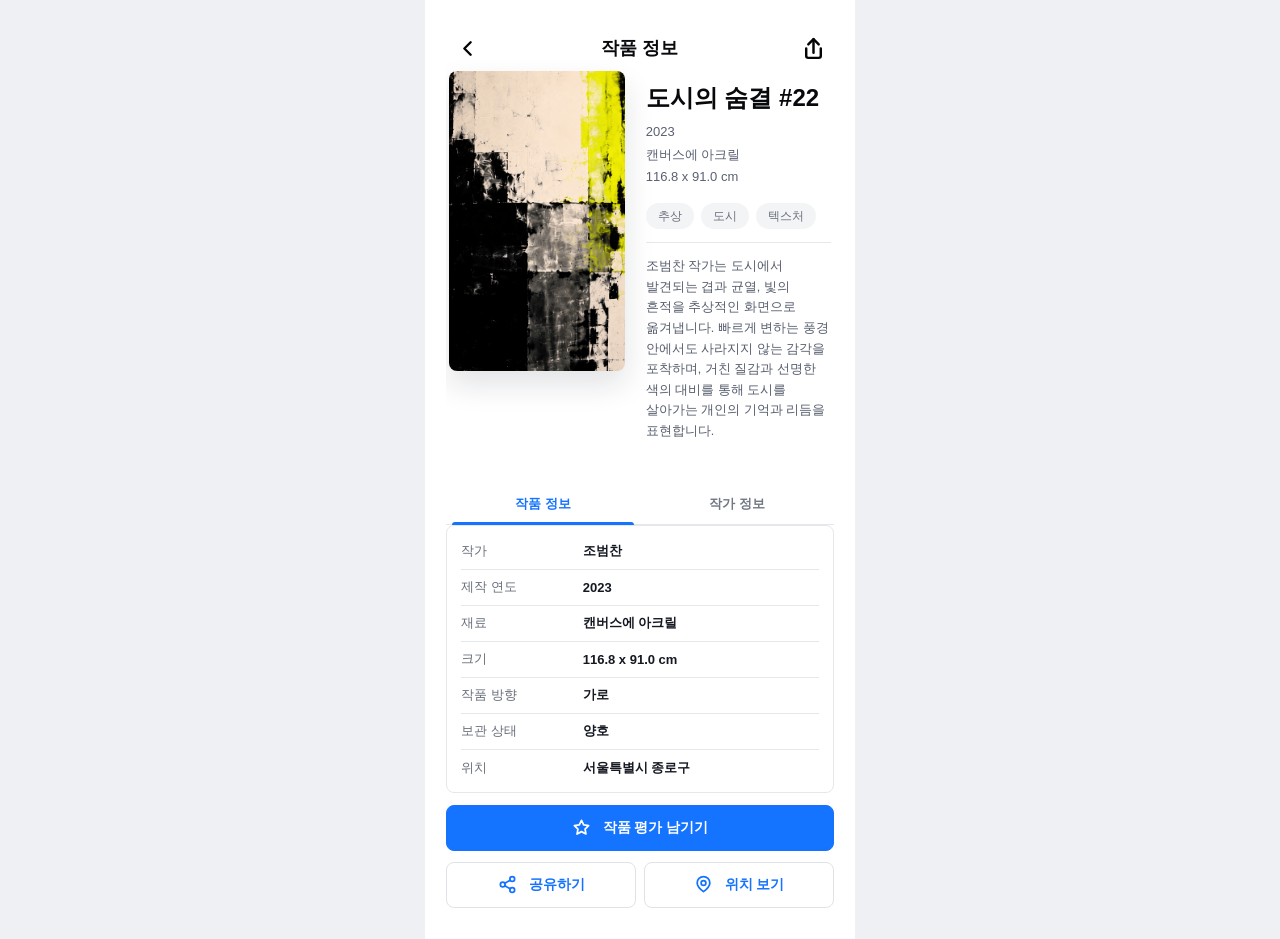
==== main.html @ b5b48bcf "Add CityCanvas artwork page" ====
<!DOCTYPE html>
<html lang="ko">
<head>
  <meta charset="UTF-8">
  <meta name="viewport" content="width=device-width, initial-scale=1.0">
  <title>작품 정보</title>
  <style>
    * {
      box-sizing: border-box;
    }

    :root {
      --blue: #1473ff;
      --text: #08090d;
      --muted: #666b78;
      --line: #e5e7eb;
      --soft: #f3f4f6;
      --shadow: 0 14px 30px rgba(15, 23, 42, 0.12);
    }

    body {
      margin: 0;
      min-height: 100vh;
      color: var(--text);
      background: #eef0f4;
      font-family: -apple-system, BlinkMacSystemFont, "Apple SD Gothic Neo", "Noto Sans KR", "Segoe UI", sans-serif;
    }

    .phone {
      width: min(100%, 430px);
      min-height: 100vh;
      margin: 0 auto;
      background: #fff;
      overflow: hidden;
    }

    .screen {
      min-height: 100vh;
      padding: 18px 21px 31px;
    }

    .top-nav {
      display: grid;
      grid-template-columns: 42px 1fr 42px;
      align-items: center;
      height: 42px;
      margin-top: 0;
    }

    .icon-btn {
      display: grid;
      place-items: center;
      width: 42px;
      height: 42px;
      color: #050505;
      background: transparent;
      border: 0;
      padding: 0;
    }

    .icon {
      width: 25px;
      height: 25px;
      stroke: currentColor;
      stroke-width: 2.35;
      fill: none;
      stroke-linecap: round;
      stroke-linejoin: round;
    }

    .top-title {
      font-size: 18px;
      font-weight: 800;
      text-align: center;
    }

    .icon-hidden {
      display: none;
    }

    .view-stage {
      position: relative;
      overflow: hidden;
      background: #fff;
    }

    .view-stage.is-switching {
      min-height: var(--stage-height);
    }

    .view {
      display: block;
      min-height: 100%;
      background: #fff;
    }

    .view.hidden {
      display: none;
    }

    .view-stage.is-switching .view {
      position: absolute;
      inset: 0;
      width: 100%;
    }

    .view.is-entering {
      z-index: 2;
      animation: stackIn 420ms cubic-bezier(0.16, 1, 0.3, 1) both;
      box-shadow: -20px 0 35px rgba(15, 23, 42, 0.12);
    }

    .view.is-exiting {
      z-index: 1;
      animation: stackOut 420ms cubic-bezier(0.16, 1, 0.3, 1) both;
    }

    @keyframes stackIn {
      from {
        opacity: 1;
        transform: translateX(92%);
      }

      to {
        opacity: 1;
        transform: translateX(0);
      }
    }

    @keyframes stackOut {
      from {
        opacity: 1;
        transform: translateX(0);
      }

      to {
        opacity: 1;
        transform: translateX(-18%);
      }
    }

    @media (prefers-reduced-motion: reduce) {
      .view,
      .view.is-entering,
      .view.is-exiting,
      .message-action {
        animation: none;
      }
    }

    .hero {
      display: grid;
      grid-template-columns: 46% 1fr;
      gap: 21px;
      align-items: start;
      margin-top: 11px;
      padding: 0 3px;
    }

    .artwork {
      width: 100%;
      aspect-ratio: 0.585;
      object-fit: cover;
      border-radius: 8px;
      box-shadow: var(--shadow);
    }

    .title {
      margin: 13px 0 12px;
      font-size: 24px;
      line-height: 1.18;
      font-weight: 800;
      letter-spacing: 0;
      white-space: nowrap;
    }

    .meta {
      display: grid;
      gap: 6px;
      color: #596070;
      font-size: 13px;
      line-height: 1.25;
      font-weight: 500;
    }

    .tags {
      display: flex;
      gap: 7px;
      margin: 18px 0 13px;
    }

    .tag {
      min-width: 42px;
      padding: 7px 12px;
      color: #6a707c;
      background: var(--soft);
      border-radius: 999px;
      font-size: 12px;
      line-height: 1;
      text-align: center;
    }

    .description {
      margin: 0;
      padding-top: 13px;
      border-top: 1px solid var(--line);
      color: #565d6c;
      font-size: 12.5px;
      line-height: 1.65;
      font-weight: 500;
      word-break: keep-all;
    }

    .tabs {
      display: grid;
      grid-template-columns: repeat(2, 1fr);
      margin-top: 43px;
      border-bottom: 1px solid var(--line);
    }

    .tab {
      position: relative;
      height: 39px;
      color: #727783;
      background: transparent;
      border: 0;
      font-size: 13px;
      font-weight: 600;
      text-align: center;
      font-family: inherit;
      cursor: pointer;
    }

    .tab.active {
      color: var(--blue);
      font-weight: 800;
    }

    .tab.active::after {
      content: "";
      position: absolute;
      left: 6px;
      right: 6px;
      bottom: -1px;
      height: 3px;
      border-radius: 3px 3px 0 0;
      background: var(--blue);
    }

    .info-card {
      margin-top: 0;
      padding: 8px 14px 6px;
      border: 1px solid var(--line);
      border-radius: 8px;
    }

    .info-row {
      display: grid;
      grid-template-columns: 34% 1fr;
      align-items: center;
      min-height: 36px;
      padding: 8px 0;
      border-bottom: 1px solid var(--line);
      font-size: 13px;
    }

    .info-row:last-child {
      border-bottom: 0;
    }

    .label {
      color: #686e7b;
      font-weight: 500;
    }

    .value {
      color: #141821;
      font-weight: 600;
    }

    .actions {
      display: grid;
      gap: 11px;
      margin-top: 12px;
    }

    .primary-action,
    .secondary-action {
      display: flex;
      align-items: center;
      justify-content: center;
      gap: 12px;
      width: 100%;
      height: 46px;
      border-radius: 8px;
      font-size: 14px;
      font-weight: 800;
      font-family: inherit;
    }

    .primary-action {
      color: #fff;
      background: var(--blue);
      border: 1px solid var(--blue);
      cursor: pointer;
    }

    .secondary-grid {
      display: grid;
      grid-template-columns: 1fr 1fr;
      gap: 8px;
    }

    .secondary-action {
      color: var(--blue);
      background: #fff;
      border: 1px solid #dfe2e7;
      cursor: pointer;
    }

    .action-icon {
      width: 19px;
      height: 19px;
      stroke: currentColor;
      stroke-width: 2.2;
      fill: none;
      stroke-linecap: round;
      stroke-linejoin: round;
    }

    .review-panel {
      display: none;
      padding: 16px;
      border: 1px solid var(--line);
      border-radius: 8px;
      background: #fff;
    }

    .review-panel.open {
      display: grid;
      gap: 13px;
    }

    .rating {
      display: flex;
      justify-content: center;
      gap: 8px;
    }

    .star-btn {
      width: 34px;
      height: 34px;
      padding: 0;
      color: #c7ccd4;
      background: transparent;
      border: 0;
      font-size: 31px;
      line-height: 1;
      font-family: inherit;
      cursor: pointer;
    }

    .star-btn.active {
      color: var(--blue);
    }

    .review-input {
      width: 100%;
      min-height: 104px;
      resize: vertical;
      padding: 13px;
      color: var(--text);
      border: 1px solid #dfe2e7;
      border-radius: 8px;
      font-size: 14px;
      line-height: 1.5;
      font-family: inherit;
      outline: none;
    }

    .review-input:focus {
      border-color: var(--blue);
      box-shadow: 0 0 0 3px rgba(20, 115, 255, 0.12);
    }

    .review-actions {
      display: grid;
      grid-template-columns: 1fr 1fr;
      gap: 8px;
    }

    .review-submit,
    .review-cancel {
      height: 42px;
      border-radius: 8px;
      font-size: 14px;
      font-weight: 800;
      font-family: inherit;
      cursor: pointer;
    }

    .review-submit {
      color: #fff;
      background: var(--blue);
      border: 1px solid var(--blue);
    }

    .review-cancel {
      color: #6b7280;
      background: #fff;
      border: 1px solid #dfe2e7;
    }

    .artist-profile {
      display: grid;
      gap: 13px;
      padding-top: 24px;
      padding-bottom: 74px;
    }

    .artist-head {
      display: grid;
      justify-items: center;
      text-align: center;
    }

    .profile-photo {
      width: 160px;
      aspect-ratio: 1;
      object-fit: cover;
      object-position: center top;
      border: 1px solid var(--line);
      border-radius: 50%;
      box-shadow: 0 16px 30px rgba(15, 23, 42, 0.14);
    }

    .artist-name {
      margin: 14px 0 2px;
      font-size: 34px;
      line-height: 1.05;
      font-weight: 900;
    }

    .artist-en {
      color: #181b22;
      font-size: 17px;
      font-weight: 500;
    }

    .artist-role {
      margin-top: 10px;
      color: #6b7280;
      font-size: 14px;
      font-weight: 600;
    }

    .artist-meta {
      display: flex;
      align-items: center;
      justify-content: center;
      gap: 14px;
      margin-top: 15px;
      color: #646b78;
      font-size: 13px;
      font-weight: 500;
    }

    .artist-link {
      display: inline-flex;
      align-items: center;
      gap: 7px;
      color: var(--blue);
      text-decoration: none;
    }

    .meta-divider {
      width: 1px;
      height: 18px;
      background: #d6d9df;
    }

    .contact-grid {
      display: grid;
      grid-template-columns: repeat(3, 1fr);
      gap: 7px;
      margin-top: 9px;
    }

    .contact-card,
    .artist-card,
    .stats-card {
      border: 1px solid var(--line);
      border-radius: 8px;
      background: #fff;
      box-shadow: 0 10px 24px rgba(15, 23, 42, 0.07);
    }

    .contact-card {
      display: grid;
      justify-items: center;
      gap: 9px;
      min-height: 69px;
      padding: 13px 5px 11px;
      color: #181b22;
      font-size: 13px;
      font-weight: 600;
      font-family: inherit;
      cursor: pointer;
    }

    .brand-instagram {
      stroke: url(#instagramGradient);
    }

    .artist-card {
      padding: 19px 19px;
    }

    .artist-info {
      display: grid;
      gap: 19px;
      font-size: 14px;
    }

    .artist-info-row {
      display: grid;
      grid-template-columns: 33% 1fr;
      gap: 10px;
      align-items: start;
    }

    .artist-info-label {
      color: #646b78;
      font-weight: 600;
    }

    .artist-info-value {
      color: #101319;
      font-weight: 700;
    }

    .artist-card-title {
      margin: 0 0 15px;
      font-size: 18px;
      font-weight: 900;
    }

    .artist-intro {
      margin: 0;
      color: #596070;
      font-size: 14px;
      line-height: 1.7;
      font-weight: 500;
      word-break: keep-all;
    }

    .more-link {
      display: flex;
      align-items: center;
      justify-content: flex-end;
      gap: 5px;
      margin-top: 13px;
      color: var(--blue);
      font-size: 14px;
      font-weight: 800;
    }

    .stats-card {
      display: grid;
      grid-template-columns: repeat(3, 1fr);
      padding: 13px 0;
      text-align: center;
    }

    .stat {
      border-right: 1px solid var(--line);
    }

    .stat:last-child {
      border-right: 0;
    }

    .stat strong {
      display: block;
      color: var(--blue);
      font-size: 24px;
      line-height: 1;
      font-weight: 900;
    }

    .stat span {
      display: block;
      margin-top: 7px;
      color: #596070;
      font-size: 12px;
      font-weight: 600;
    }

    .message-action {
      display: none;
      position: fixed;
      left: 50%;
      bottom: 16px;
      z-index: 20;
      align-items: center;
      justify-content: center;
      gap: 10px;
      width: min(calc(100% - 42px), 388px);
      height: 45px;
      color: #fff;
      background: var(--blue);
      border: 1px solid var(--blue);
      border-radius: 8px;
      font-size: 14px;
      font-weight: 800;
      font-family: inherit;
      cursor: pointer;
      transform: translateX(-50%);
      box-shadow: 0 12px 28px rgba(20, 115, 255, 0.25);
    }

    .message-action.visible {
      display: flex;
    }

    @media (max-width: 390px) {
      .screen {
        padding-inline: 17px;
      }

      .hero {
        gap: 17px;
      }

      .title {
        font-size: 22px;
      }

      .description {
        font-size: 12px;
      }

      .artist-name {
        font-size: 31px;
      }

      .profile-photo {
        width: 148px;
      }
    }
  </style>
</head>
<body>
  <main class="phone">
    <section class="screen" aria-label="작품 정보 화면">
      <nav class="top-nav" aria-label="상단 메뉴">
        <button class="icon-btn" type="button" aria-label="뒤로 가기" id="backButton">
          <svg class="icon" viewBox="0 0 24 24"><path d="m15 18-6-6 6-6"></path></svg>
        </button>
        <h1 class="top-title" id="pageTitle">작품 정보</h1>
        <button class="icon-btn" type="button" aria-label="공유" id="topAction">
          <svg class="icon share-icon" viewBox="0 0 24 24">
            <path d="M12 16V3"></path>
            <path d="m7 8 5-5 5 5"></path>
            <path d="M5 12v7a2 2 0 0 0 2 2h10a2 2 0 0 0 2-2v-7"></path>
          </svg>
          <svg class="icon more-icon icon-hidden" viewBox="0 0 24 24">
            <circle cx="5" cy="12" r="1.5" fill="currentColor"></circle>
            <circle cx="12" cy="12" r="1.5" fill="currentColor"></circle>
            <circle cx="19" cy="12" r="1.5" fill="currentColor"></circle>
          </svg>
        </button>
      </nav>

      <div class="view-stage" id="viewStage">
      <div class="view" id="artworkView">
        <section class="hero">
          <img class="artwork" src="그림.PNG" alt="도시의 숨결 #22 작품 이미지">

          <div class="summary">
            <h2 class="title">도시의 숨결 #22</h2>
            <div class="meta">
              <span>2023</span>
              <span>캔버스에 아크릴</span>
              <span>116.8 x 91.0 cm</span>
            </div>
            <div class="tags" aria-label="작품 태그">
              <span class="tag">추상</span>
              <span class="tag">도시</span>
              <span class="tag">텍스처</span>
            </div>
            <p class="description">
              조범찬 작가는 도시에서 발견되는 겹과 균열, 빛의 흔적을 추상적인 화면으로 옮겨냅니다.
              빠르게 변하는 풍경 안에서도 사라지지 않는 감각을 포착하며, 거친 질감과 선명한 색의 대비를
              통해 도시를 살아가는 개인의 기억과 리듬을 표현합니다.
            </p>
          </div>
        </section>

        <div class="tabs" role="tablist" aria-label="작품 상세 메뉴">
          <button class="tab active" type="button" role="tab" aria-selected="true" data-view="artwork">작품 정보</button>
          <button class="tab" type="button" role="tab" aria-selected="false" data-view="artist">작가 정보</button>
        </div>

        <section class="info-card" aria-label="작품 세부 정보">
          <div class="info-row">
            <div class="label">작가</div>
            <div class="value">조범찬</div>
          </div>
          <div class="info-row">
            <div class="label">제작 연도</div>
            <div class="value">2023</div>
          </div>
          <div class="info-row">
            <div class="label">재료</div>
            <div class="value">캔버스에 아크릴</div>
          </div>
          <div class="info-row">
            <div class="label">크기</div>
            <div class="value">116.8 x 91.0 cm</div>
          </div>
          <div class="info-row">
            <div class="label">작품 방향</div>
            <div class="value">가로</div>
          </div>
          <div class="info-row">
            <div class="label">보관 상태</div>
            <div class="value">양호</div>
          </div>
          <div class="info-row">
            <div class="label">위치</div>
            <div class="value">서울특별시 종로구</div>
          </div>
        </section>

        <section class="actions" aria-label="작품 작업">
          <button class="primary-action" type="button" id="reviewToggle" aria-expanded="false" aria-controls="reviewPanel">
            <svg class="action-icon" viewBox="0 0 24 24">
              <path d="m12 3 2.8 5.7 6.2.9-4.5 4.4 1.1 6.2L12 17.2l-5.6 3 1.1-6.2L3 9.6l6.2-.9L12 3Z"></path>
            </svg>
            작품 평가 남기기
          </button>

          <div class="review-panel" id="reviewPanel">
            <div class="rating" role="radiogroup" aria-label="별점 선택">
              <button class="star-btn" type="button" role="radio" aria-checked="false" aria-label="1점" data-rating="1">★</button>
              <button class="star-btn" type="button" role="radio" aria-checked="false" aria-label="2점" data-rating="2">★</button>
              <button class="star-btn" type="button" role="radio" aria-checked="false" aria-label="3점" data-rating="3">★</button>
              <button class="star-btn" type="button" role="radio" aria-checked="false" aria-label="4점" data-rating="4">★</button>
              <button class="star-btn" type="button" role="radio" aria-checked="false" aria-label="5점" data-rating="5">★</button>
            </div>
            <textarea class="review-input" placeholder="작품을 보며 느낀 점을 남겨보세요." aria-label="작품 평가 입력"></textarea>
            <div class="review-actions">
              <button class="review-cancel" type="button" id="reviewCancel">취소</button>
              <button class="review-submit" type="button" id="reviewSubmit">평가 제출</button>
            </div>
          </div>

          <div class="secondary-grid">
            <button class="secondary-action" type="button">
              <svg class="action-icon" viewBox="0 0 24 24">
                <circle cx="18" cy="5" r="3"></circle>
                <circle cx="6" cy="12" r="3"></circle>
                <circle cx="18" cy="19" r="3"></circle>
                <path d="m8.6 10.5 6.8-4"></path>
                <path d="m8.6 13.5 6.8 4"></path>
              </svg>
              공유하기
            </button>
            <button class="secondary-action" type="button">
              <svg class="action-icon" viewBox="0 0 24 24">
                <path d="M20 10c0 5-8 11-8 11S4 15 4 10a8 8 0 1 1 16 0Z"></path>
                <circle cx="12" cy="10" r="3"></circle>
              </svg>
              위치 보기
            </button>
          </div>
        </section>
      </div>

      <div class="view hidden" id="artistView">
        <section class="artist-profile" aria-label="작가 정보">
          <div class="artist-head">
            <img class="profile-photo" src="조범찬프로필.JPG" alt="조범찬 작가 프로필 사진">
            <h2 class="artist-name">조범찬</h2>
            <div class="artist-en">Jo Bum-chan</div>
            <div class="artist-role">시각 예술가</div>
            <div class="artist-meta">
              <span>
                <svg class="action-icon" viewBox="0 0 24 24" style="width: 15px; height: 15px; vertical-align: -3px;">
                  <path d="M20 10c0 5-8 11-8 11S4 15 4 10a8 8 0 1 1 16 0Z"></path>
                  <circle cx="12" cy="10" r="3"></circle>
                </svg>
                Seoul, Korea
              </span>
              <span class="meta-divider" aria-hidden="true"></span>
              <a class="artist-link" href="#" aria-label="작가 웹사이트">
                <svg class="action-icon" viewBox="0 0 24 24" style="width: 16px; height: 16px;">
                  <path d="M10 13a5 5 0 0 0 7.1 0l2-2a5 5 0 0 0-7.1-7.1l-1.1 1.1"></path>
                  <path d="M14 11a5 5 0 0 0-7.1 0l-2 2A5 5 0 0 0 12 20.1l1.1-1.1"></path>
                </svg>
                jobumchan.art
              </a>
            </div>
          </div>

          <div class="contact-grid" aria-label="작가 연락 링크">
            <button class="contact-card" type="button">
              <svg class="action-icon" viewBox="0 0 24 24">
                <rect x="3" y="5" width="18" height="14" rx="2"></rect>
                <path d="m3 7 9 6 9-6"></path>
              </svg>
              이메일
            </button>
            <button class="contact-card" type="button">
              <svg width="0" height="0" aria-hidden="true">
                <defs>
                  <linearGradient id="instagramGradient" x1="0" x2="1" y1="1" y2="0">
                    <stop offset="0" stop-color="#feda75"></stop>
                    <stop offset="0.35" stop-color="#fa7e1e"></stop>
                    <stop offset="0.65" stop-color="#d62976"></stop>
                    <stop offset="1" stop-color="#4f5bd5"></stop>
                  </linearGradient>
                </defs>
              </svg>
              <svg class="action-icon brand-instagram" viewBox="0 0 24 24">
                <rect x="3" y="3" width="18" height="18" rx="5"></rect>
                <circle cx="12" cy="12" r="4"></circle>
                <circle cx="17.5" cy="6.5" r="1"></circle>
              </svg>
              인스타그램
            </button>
            <button class="contact-card" type="button">
              <svg class="action-icon" viewBox="0 0 24 24">
                <path d="M10 13a5 5 0 0 0 7.1 0l2-2a5 5 0 0 0-7.1-7.1l-1.1 1.1"></path>
                <path d="M14 11a5 5 0 0 0-7.1 0l-2 2A5 5 0 0 0 12 20.1l1.1-1.1"></path>
              </svg>
              웹사이트
            </button>
          </div>

          <section class="artist-card" aria-label="작가 상세 정보">
            <div class="artist-info">
              <div class="artist-info-row">
                <div class="artist-info-label">활동 분야</div>
                <div class="artist-info-value">미디어, 예술</div>
              </div>
              <div class="artist-info-row">
                <div class="artist-info-label">출생</div>
                <div class="artist-info-value">2010년</div>
              </div>
              <div class="artist-info-row">
                <div class="artist-info-label">학교</div>
                <div class="artist-info-value">시흥능곡고등학교 재학중</div>
              </div>
              <div class="artist-info-row">
                <div class="artist-info-label">활동 기간</div>
                <div class="artist-info-value">2023 - 현재</div>
              </div>
            </div>
          </section>

          <section class="artist-card" aria-label="작가 소개">
            <h3 class="artist-card-title">작가 소개</h3>
            <p class="artist-intro">
              조범찬 작가는 디지털 매체와 시각 예술을 결합하여 새로운 방식의 시도를 이어가고 있습니다.
              기술과 감정의 연결을 탐구하며, 일상의 순간을 시각적으로 재해석하는 작업을 주로 합니다.
            </p>
            <div class="more-link">
              더보기
              <svg class="action-icon" viewBox="0 0 24 24" style="width: 15px; height: 15px;">
                <path d="m6 9 6 6 6-6"></path>
              </svg>
            </div>
          </section>

          <section class="stats-card" aria-label="작가 통계">
            <div class="stat"><strong>32</strong><span>작품</span></div>
            <div class="stat"><strong>5</strong><span>전시</span></div>
            <div class="stat"><strong>892</strong><span>팔로워</span></div>
          </section>

        </section>
      </div>
      </div>
    </section>
    <button class="message-action" type="button" id="artistMessageButton">
      <svg class="action-icon" viewBox="0 0 24 24">
        <path d="M21 11.5a8.4 8.4 0 0 1-9 8.4 8.8 8.8 0 0 1-3.5-.7L3 21l1.8-5.2A8.3 8.3 0 0 1 3 10.5 8.4 8.4 0 0 1 12 2a8.4 8.4 0 0 1 9 9.5Z"></path>
        <path d="M8 11h.01"></path>
        <path d="M12 11h.01"></path>
        <path d="M16 11h.01"></path>
      </svg>
      작가에게 메시지 보내기
    </button>
  </main>

  <script>
    const reviewToggle = document.querySelector("#reviewToggle");
    const reviewPanel = document.querySelector("#reviewPanel");
    const reviewInput = document.querySelector(".review-input");
    const reviewCancel = document.querySelector("#reviewCancel");
    const reviewSubmit = document.querySelector("#reviewSubmit");
    const stars = [...document.querySelectorAll(".star-btn")];
    const viewStage = document.querySelector("#viewStage");
    const artworkView = document.querySelector("#artworkView");
    const artistView = document.querySelector("#artistView");
    const pageTitle = document.querySelector("#pageTitle");
    const shareIcon = document.querySelector(".share-icon");
    const moreIcon = document.querySelector(".more-icon");
    const topAction = document.querySelector("#topAction");
    const backButton = document.querySelector("#backButton");
    const artistMessageButton = document.querySelector("#artistMessageButton");
    const tabs = [...document.querySelectorAll(".tab")];
    let activeView = "artwork";
    let isSwitchingView = false;

    function updateTabs(viewName) {
      tabs.forEach((tab) => {
        const isActive = tab.dataset.view === viewName;
        tab.classList.toggle("active", isActive);
        tab.setAttribute("aria-selected", String(isActive));
      });
    }

    function updateHeader(viewName) {
      const isArtist = viewName === "artist";
      pageTitle.textContent = isArtist ? "작가 정보" : "작품 정보";
      topAction.setAttribute("aria-label", isArtist ? "더보기" : "공유");
      shareIcon.classList.toggle("icon-hidden", isArtist);
      moreIcon.classList.toggle("icon-hidden", !isArtist);
      artistMessageButton.classList.toggle("visible", isArtist);
    }

    function getViewElement(viewName) {
      return viewName === "artist" ? artistView : artworkView;
    }

    function switchView(viewName) {
      if (activeView === viewName || isSwitchingView) {
        return;
      }

      isSwitchingView = true;
      closeReviewPanel();
      updateTabs(viewName);
      updateHeader(viewName);

      const currentView = getViewElement(activeView);
      const nextView = getViewElement(viewName);
      viewStage.style.setProperty("--stage-height", `${currentView.offsetHeight}px`);
      viewStage.classList.add("is-switching");
      nextView.classList.remove("hidden");
      nextView.classList.add("is-entering");
      currentView.classList.add("is-exiting");

      window.setTimeout(() => {
        currentView.classList.add("hidden");
        currentView.classList.remove("is-exiting");
        nextView.classList.remove("is-entering");
        viewStage.classList.remove("is-switching");
        viewStage.style.removeProperty("--stage-height");
        activeView = viewName;
        isSwitchingView = false;

        if (viewName === "artist") {
          window.scrollTo({ top: 0, behavior: "smooth" });
        }
      }, 420);
    }

    function closeReviewPanel() {
      reviewPanel.classList.remove("open");
      reviewToggle.setAttribute("aria-expanded", "false");
    }

    function resetReview() {
      reviewInput.value = "";
      stars.forEach((item) => {
        item.classList.remove("active");
        item.setAttribute("aria-checked", "false");
      });
    }

    reviewToggle.addEventListener("click", () => {
      const isOpen = reviewPanel.classList.toggle("open");
      reviewToggle.setAttribute("aria-expanded", String(isOpen));
    });

    stars.forEach((star) => {
      star.addEventListener("click", () => {
        const rating = Number(star.dataset.rating);

        stars.forEach((item) => {
          const isActive = Number(item.dataset.rating) <= rating;
          item.classList.toggle("active", isActive);
          item.setAttribute("aria-checked", String(isActive && item === star));
        });
      });
    });

    reviewCancel.addEventListener("click", () => {
      resetReview();
      closeReviewPanel();
    });

    reviewSubmit.addEventListener("click", () => {
      alert("평가 제출 완료");
      resetReview();
      closeReviewPanel();
    });

    tabs.forEach((tab) => {
      tab.addEventListener("click", () => {
        switchView(tab.dataset.view);
      });
    });

    backButton.addEventListener("click", () => {
      if (activeView === "artist") {
        switchView("artwork");
      }
    });
  </script>
</body>
</html>
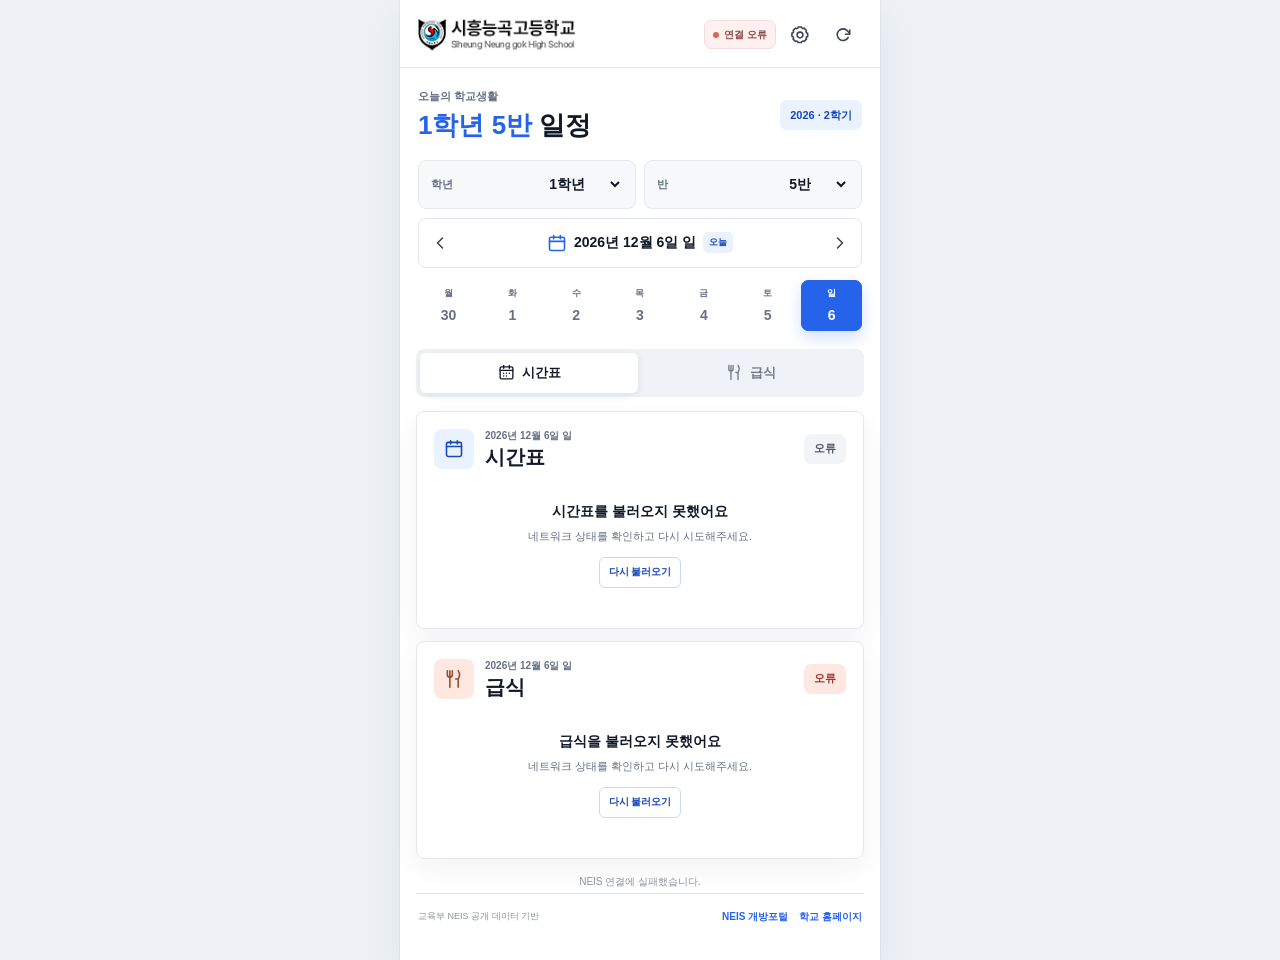
==== commit 41bd5ccc: "Replace artwork page with school schedule app" ====
--- a/main.html
+++ b/main.html
@@ -1,1026 +1,13 @@
-<!DOCTYPE html>
+<!doctype html>
 <html lang="ko">
 <head>
-  <meta charset="UTF-8">
-  <meta name="viewport" content="width=device-width, initial-scale=1.0">
-  <title>작품 정보</title>
-  <style>
-    * {
-      box-sizing: border-box;
-    }
-
-    :root {
-      --blue: #1473ff;
-      --text: #08090d;
-      --muted: #666b78;
-      --line: #e5e7eb;
-      --soft: #f3f4f6;
-      --shadow: 0 14px 30px rgba(15, 23, 42, 0.12);
-    }
-
-    body {
-      margin: 0;
-      min-height: 100vh;
-      color: var(--text);
-      background: #eef0f4;
-      font-family: -apple-system, BlinkMacSystemFont, "Apple SD Gothic Neo", "Noto Sans KR", "Segoe UI", sans-serif;
-    }
-
-    .phone {
-      width: min(100%, 430px);
-      min-height: 100vh;
-      margin: 0 auto;
-      background: #fff;
-      overflow: hidden;
-    }
-
-    .screen {
-      min-height: 100vh;
-      padding: 18px 21px 31px;
-    }
-
-    .top-nav {
-      display: grid;
-      grid-template-columns: 42px 1fr 42px;
-      align-items: center;
-      height: 42px;
-      margin-top: 0;
-    }
-
-    .icon-btn {
-      display: grid;
-      place-items: center;
-      width: 42px;
-      height: 42px;
-      color: #050505;
-      background: transparent;
-      border: 0;
-      padding: 0;
-    }
-
-    .icon {
-      width: 25px;
-      height: 25px;
-      stroke: currentColor;
-      stroke-width: 2.35;
-      fill: none;
-      stroke-linecap: round;
-      stroke-linejoin: round;
-    }
-
-    .top-title {
-      font-size: 18px;
-      font-weight: 800;
-      text-align: center;
-    }
-
-    .icon-hidden {
-      display: none;
-    }
-
-    .view-stage {
-      position: relative;
-      overflow: hidden;
-      background: #fff;
-    }
-
-    .view-stage.is-switching {
-      min-height: var(--stage-height);
-    }
-
-    .view {
-      display: block;
-      min-height: 100%;
-      background: #fff;
-    }
-
-    .view.hidden {
-      display: none;
-    }
-
-    .view-stage.is-switching .view {
-      position: absolute;
-      inset: 0;
-      width: 100%;
-    }
-
-    .view.is-entering {
-      z-index: 2;
-      animation: stackIn 420ms cubic-bezier(0.16, 1, 0.3, 1) both;
-      box-shadow: -20px 0 35px rgba(15, 23, 42, 0.12);
-    }
-
-    .view.is-exiting {
-      z-index: 1;
-      animation: stackOut 420ms cubic-bezier(0.16, 1, 0.3, 1) both;
-    }
-
-    @keyframes stackIn {
-      from {
-        opacity: 1;
-        transform: translateX(92%);
-      }
-
-      to {
-        opacity: 1;
-        transform: translateX(0);
-      }
-    }
-
-    @keyframes stackOut {
-      from {
-        opacity: 1;
-        transform: translateX(0);
-      }
-
-      to {
-        opacity: 1;
-        transform: translateX(-18%);
-      }
-    }
-
-    @media (prefers-reduced-motion: reduce) {
-      .view,
-      .view.is-entering,
-      .view.is-exiting,
-      .message-action {
-        animation: none;
-      }
-    }
-
-    .hero {
-      display: grid;
-      grid-template-columns: 46% 1fr;
-      gap: 21px;
-      align-items: start;
-      margin-top: 11px;
-      padding: 0 3px;
-    }
-
-    .artwork {
-      width: 100%;
-      aspect-ratio: 0.585;
-      object-fit: cover;
-      border-radius: 8px;
-      box-shadow: var(--shadow);
-    }
-
-    .title {
-      margin: 13px 0 12px;
-      font-size: 24px;
-      line-height: 1.18;
-      font-weight: 800;
-      letter-spacing: 0;
-      white-space: nowrap;
-    }
-
-    .meta {
-      display: grid;
-      gap: 6px;
-      color: #596070;
-      font-size: 13px;
-      line-height: 1.25;
-      font-weight: 500;
-    }
-
-    .tags {
-      display: flex;
-      gap: 7px;
-      margin: 18px 0 13px;
-    }
-
-    .tag {
-      min-width: 42px;
-      padding: 7px 12px;
-      color: #6a707c;
-      background: var(--soft);
-      border-radius: 999px;
-      font-size: 12px;
-      line-height: 1;
-      text-align: center;
-    }
-
-    .description {
-      margin: 0;
-      padding-top: 13px;
-      border-top: 1px solid var(--line);
-      color: #565d6c;
-      font-size: 12.5px;
-      line-height: 1.65;
-      font-weight: 500;
-      word-break: keep-all;
-    }
-
-    .tabs {
-      display: grid;
-      grid-template-columns: repeat(2, 1fr);
-      margin-top: 43px;
-      border-bottom: 1px solid var(--line);
-    }
-
-    .tab {
-      position: relative;
-      height: 39px;
-      color: #727783;
-      background: transparent;
-      border: 0;
-      font-size: 13px;
-      font-weight: 600;
-      text-align: center;
-      font-family: inherit;
-      cursor: pointer;
-    }
-
-    .tab.active {
-      color: var(--blue);
-      font-weight: 800;
-    }
-
-    .tab.active::after {
-      content: "";
-      position: absolute;
-      left: 6px;
-      right: 6px;
-      bottom: -1px;
-      height: 3px;
-      border-radius: 3px 3px 0 0;
-      background: var(--blue);
-    }
-
-    .info-card {
-      margin-top: 0;
-      padding: 8px 14px 6px;
-      border: 1px solid var(--line);
-      border-radius: 8px;
-    }
-
-    .info-row {
-      display: grid;
-      grid-template-columns: 34% 1fr;
-      align-items: center;
-      min-height: 36px;
-      padding: 8px 0;
-      border-bottom: 1px solid var(--line);
-      font-size: 13px;
-    }
-
-    .info-row:last-child {
-      border-bottom: 0;
-    }
-
-    .label {
-      color: #686e7b;
-      font-weight: 500;
-    }
-
-    .value {
-      color: #141821;
-      font-weight: 600;
-    }
-
-    .actions {
-      display: grid;
-      gap: 11px;
-      margin-top: 12px;
-    }
-
-    .primary-action,
-    .secondary-action {
-      display: flex;
-      align-items: center;
-      justify-content: center;
-      gap: 12px;
-      width: 100%;
-      height: 46px;
-      border-radius: 8px;
-      font-size: 14px;
-      font-weight: 800;
-      font-family: inherit;
-    }
-
-    .primary-action {
-      color: #fff;
-      background: var(--blue);
-      border: 1px solid var(--blue);
-      cursor: pointer;
-    }
-
-    .secondary-grid {
-      display: grid;
-      grid-template-columns: 1fr 1fr;
-      gap: 8px;
-    }
-
-    .secondary-action {
-      color: var(--blue);
-      background: #fff;
-      border: 1px solid #dfe2e7;
-      cursor: pointer;
-    }
-
-    .action-icon {
-      width: 19px;
-      height: 19px;
-      stroke: currentColor;
-      stroke-width: 2.2;
-      fill: none;
-      stroke-linecap: round;
-      stroke-linejoin: round;
-    }
-
-    .review-panel {
-      display: none;
-      padding: 16px;
-      border: 1px solid var(--line);
-      border-radius: 8px;
-      background: #fff;
-    }
-
-    .review-panel.open {
-      display: grid;
-      gap: 13px;
-    }
-
-    .rating {
-      display: flex;
-      justify-content: center;
-      gap: 8px;
-    }
-
-    .star-btn {
-      width: 34px;
-      height: 34px;
-      padding: 0;
-      color: #c7ccd4;
-      background: transparent;
-      border: 0;
-      font-size: 31px;
-      line-height: 1;
-      font-family: inherit;
-      cursor: pointer;
-    }
-
-    .star-btn.active {
-      color: var(--blue);
-    }
-
-    .review-input {
-      width: 100%;
-      min-height: 104px;
-      resize: vertical;
-      padding: 13px;
-      color: var(--text);
-      border: 1px solid #dfe2e7;
-      border-radius: 8px;
-      font-size: 14px;
-      line-height: 1.5;
-      font-family: inherit;
-      outline: none;
-    }
-
-    .review-input:focus {
-      border-color: var(--blue);
-      box-shadow: 0 0 0 3px rgba(20, 115, 255, 0.12);
-    }
-
-    .review-actions {
-      display: grid;
-      grid-template-columns: 1fr 1fr;
-      gap: 8px;
-    }
-
-    .review-submit,
-    .review-cancel {
-      height: 42px;
-      border-radius: 8px;
-      font-size: 14px;
-      font-weight: 800;
-      font-family: inherit;
-      cursor: pointer;
-    }
-
-    .review-submit {
-      color: #fff;
-      background: var(--blue);
-      border: 1px solid var(--blue);
-    }
-
-    .review-cancel {
-      color: #6b7280;
-      background: #fff;
-      border: 1px solid #dfe2e7;
-    }
-
-    .artist-profile {
-      display: grid;
-      gap: 13px;
-      padding-top: 24px;
-      padding-bottom: 74px;
-    }
-
-    .artist-head {
-      display: grid;
-      justify-items: center;
-      text-align: center;
-    }
-
-    .profile-photo {
-      width: 160px;
-      aspect-ratio: 1;
-      object-fit: cover;
-      object-position: center top;
-      border: 1px solid var(--line);
-      border-radius: 50%;
-      box-shadow: 0 16px 30px rgba(15, 23, 42, 0.14);
-    }
-
-    .artist-name {
-      margin: 14px 0 2px;
-      font-size: 34px;
-      line-height: 1.05;
-      font-weight: 900;
-    }
-
-    .artist-en {
-      color: #181b22;
-      font-size: 17px;
-      font-weight: 500;
-    }
-
-    .artist-role {
-      margin-top: 10px;
-      color: #6b7280;
-      font-size: 14px;
-      font-weight: 600;
-    }
-
-    .artist-meta {
-      display: flex;
-      align-items: center;
-      justify-content: center;
-      gap: 14px;
-      margin-top: 15px;
-      color: #646b78;
-      font-size: 13px;
-      font-weight: 500;
-    }
-
-    .artist-link {
-      display: inline-flex;
-      align-items: center;
-      gap: 7px;
-      color: var(--blue);
-      text-decoration: none;
-    }
-
-    .meta-divider {
-      width: 1px;
-      height: 18px;
-      background: #d6d9df;
-    }
-
-    .contact-grid {
-      display: grid;
-      grid-template-columns: repeat(3, 1fr);
-      gap: 7px;
-      margin-top: 9px;
-    }
-
-    .contact-card,
-    .artist-card,
-    .stats-card {
-      border: 1px solid var(--line);
-      border-radius: 8px;
-      background: #fff;
-      box-shadow: 0 10px 24px rgba(15, 23, 42, 0.07);
-    }
-
-    .contact-card {
-      display: grid;
-      justify-items: center;
-      gap: 9px;
-      min-height: 69px;
-      padding: 13px 5px 11px;
-      color: #181b22;
-      font-size: 13px;
-      font-weight: 600;
-      font-family: inherit;
-      cursor: pointer;
-    }
-
-    .brand-instagram {
-      stroke: url(#instagramGradient);
-    }
-
-    .artist-card {
-      padding: 19px 19px;
-    }
-
-    .artist-info {
-      display: grid;
-      gap: 19px;
-      font-size: 14px;
-    }
-
-    .artist-info-row {
-      display: grid;
-      grid-template-columns: 33% 1fr;
-      gap: 10px;
-      align-items: start;
-    }
-
-    .artist-info-label {
-      color: #646b78;
-      font-weight: 600;
-    }
-
-    .artist-info-value {
-      color: #101319;
-      font-weight: 700;
-    }
-
-    .artist-card-title {
-      margin: 0 0 15px;
-      font-size: 18px;
-      font-weight: 900;
-    }
-
-    .artist-intro {
-      margin: 0;
-      color: #596070;
-      font-size: 14px;
-      line-height: 1.7;
-      font-weight: 500;
-      word-break: keep-all;
-    }
-
-    .more-link {
-      display: flex;
-      align-items: center;
-      justify-content: flex-end;
-      gap: 5px;
-      margin-top: 13px;
-      color: var(--blue);
-      font-size: 14px;
-      font-weight: 800;
-    }
-
-    .stats-card {
-      display: grid;
-      grid-template-columns: repeat(3, 1fr);
-      padding: 13px 0;
-      text-align: center;
-    }
-
-    .stat {
-      border-right: 1px solid var(--line);
-    }
-
-    .stat:last-child {
-      border-right: 0;
-    }
-
-    .stat strong {
-      display: block;
-      color: var(--blue);
-      font-size: 24px;
-      line-height: 1;
-      font-weight: 900;
-    }
-
-    .stat span {
-      display: block;
-      margin-top: 7px;
-      color: #596070;
-      font-size: 12px;
-      font-weight: 600;
-    }
-
-    .message-action {
-      display: none;
-      position: fixed;
-      left: 50%;
-      bottom: 16px;
-      z-index: 20;
-      align-items: center;
-      justify-content: center;
-      gap: 10px;
-      width: min(calc(100% - 42px), 388px);
-      height: 45px;
-      color: #fff;
-      background: var(--blue);
-      border: 1px solid var(--blue);
-      border-radius: 8px;
-      font-size: 14px;
-      font-weight: 800;
-      font-family: inherit;
-      cursor: pointer;
-      transform: translateX(-50%);
-      box-shadow: 0 12px 28px rgba(20, 115, 255, 0.25);
-    }
-
-    .message-action.visible {
-      display: flex;
-    }
-
-    @media (max-width: 390px) {
-      .screen {
-        padding-inline: 17px;
-      }
-
-      .hero {
-        gap: 17px;
-      }
-
-      .title {
-        font-size: 22px;
-      }
-
-      .description {
-        font-size: 12px;
-      }
-
-      .artist-name {
-        font-size: 31px;
-      }
-
-      .profile-photo {
-        width: 148px;
-      }
-    }
-  </style>
+  <meta charset="utf-8">
+  <meta name="viewport" content="width=device-width, initial-scale=1">
+  <meta http-equiv="refresh" content="0; url=./index.html">
+  <title>능곡생활로 이동 중</title>
 </head>
 <body>
-  <main class="phone">
-    <section class="screen" aria-label="작품 정보 화면">
-      <nav class="top-nav" aria-label="상단 메뉴">
-        <button class="icon-btn" type="button" aria-label="뒤로 가기" id="backButton">
-          <svg class="icon" viewBox="0 0 24 24"><path d="m15 18-6-6 6-6"></path></svg>
-        </button>
-        <h1 class="top-title" id="pageTitle">작품 정보</h1>
-        <button class="icon-btn" type="button" aria-label="공유" id="topAction">
-          <svg class="icon share-icon" viewBox="0 0 24 24">
-            <path d="M12 16V3"></path>
-            <path d="m7 8 5-5 5 5"></path>
-            <path d="M5 12v7a2 2 0 0 0 2 2h10a2 2 0 0 0 2-2v-7"></path>
-          </svg>
-          <svg class="icon more-icon icon-hidden" viewBox="0 0 24 24">
-            <circle cx="5" cy="12" r="1.5" fill="currentColor"></circle>
-            <circle cx="12" cy="12" r="1.5" fill="currentColor"></circle>
-            <circle cx="19" cy="12" r="1.5" fill="currentColor"></circle>
-          </svg>
-        </button>
-      </nav>
-
-      <div class="view-stage" id="viewStage">
-      <div class="view" id="artworkView">
-        <section class="hero">
-          <img class="artwork" src="그림.PNG" alt="도시의 숨결 #22 작품 이미지">
-
-          <div class="summary">
-            <h2 class="title">도시의 숨결 #22</h2>
-            <div class="meta">
-              <span>2023</span>
-              <span>캔버스에 아크릴</span>
-              <span>116.8 x 91.0 cm</span>
-            </div>
-            <div class="tags" aria-label="작품 태그">
-              <span class="tag">추상</span>
-              <span class="tag">도시</span>
-              <span class="tag">텍스처</span>
-            </div>
-            <p class="description">
-              조범찬 작가는 도시에서 발견되는 겹과 균열, 빛의 흔적을 추상적인 화면으로 옮겨냅니다.
-              빠르게 변하는 풍경 안에서도 사라지지 않는 감각을 포착하며, 거친 질감과 선명한 색의 대비를
-              통해 도시를 살아가는 개인의 기억과 리듬을 표현합니다.
-            </p>
-          </div>
-        </section>
-
-        <div class="tabs" role="tablist" aria-label="작품 상세 메뉴">
-          <button class="tab active" type="button" role="tab" aria-selected="true" data-view="artwork">작품 정보</button>
-          <button class="tab" type="button" role="tab" aria-selected="false" data-view="artist">작가 정보</button>
-        </div>
-
-        <section class="info-card" aria-label="작품 세부 정보">
-          <div class="info-row">
-            <div class="label">작가</div>
-            <div class="value">조범찬</div>
-          </div>
-          <div class="info-row">
-            <div class="label">제작 연도</div>
-            <div class="value">2023</div>
-          </div>
-          <div class="info-row">
-            <div class="label">재료</div>
-            <div class="value">캔버스에 아크릴</div>
-          </div>
-          <div class="info-row">
-            <div class="label">크기</div>
-            <div class="value">116.8 x 91.0 cm</div>
-          </div>
-          <div class="info-row">
-            <div class="label">작품 방향</div>
-            <div class="value">가로</div>
-          </div>
-          <div class="info-row">
-            <div class="label">보관 상태</div>
-            <div class="value">양호</div>
-          </div>
-          <div class="info-row">
-            <div class="label">위치</div>
-            <div class="value">서울특별시 종로구</div>
-          </div>
-        </section>
-
-        <section class="actions" aria-label="작품 작업">
-          <button class="primary-action" type="button" id="reviewToggle" aria-expanded="false" aria-controls="reviewPanel">
-            <svg class="action-icon" viewBox="0 0 24 24">
-              <path d="m12 3 2.8 5.7 6.2.9-4.5 4.4 1.1 6.2L12 17.2l-5.6 3 1.1-6.2L3 9.6l6.2-.9L12 3Z"></path>
-            </svg>
-            작품 평가 남기기
-          </button>
-
-          <div class="review-panel" id="reviewPanel">
-            <div class="rating" role="radiogroup" aria-label="별점 선택">
-              <button class="star-btn" type="button" role="radio" aria-checked="false" aria-label="1점" data-rating="1">★</button>
-              <button class="star-btn" type="button" role="radio" aria-checked="false" aria-label="2점" data-rating="2">★</button>
-              <button class="star-btn" type="button" role="radio" aria-checked="false" aria-label="3점" data-rating="3">★</button>
-              <button class="star-btn" type="button" role="radio" aria-checked="false" aria-label="4점" data-rating="4">★</button>
-              <button class="star-btn" type="button" role="radio" aria-checked="false" aria-label="5점" data-rating="5">★</button>
-            </div>
-            <textarea class="review-input" placeholder="작품을 보며 느낀 점을 남겨보세요." aria-label="작품 평가 입력"></textarea>
-            <div class="review-actions">
-              <button class="review-cancel" type="button" id="reviewCancel">취소</button>
-              <button class="review-submit" type="button" id="reviewSubmit">평가 제출</button>
-            </div>
-          </div>
-
-          <div class="secondary-grid">
-            <button class="secondary-action" type="button">
-              <svg class="action-icon" viewBox="0 0 24 24">
-                <circle cx="18" cy="5" r="3"></circle>
-                <circle cx="6" cy="12" r="3"></circle>
-                <circle cx="18" cy="19" r="3"></circle>
-                <path d="m8.6 10.5 6.8-4"></path>
-                <path d="m8.6 13.5 6.8 4"></path>
-              </svg>
-              공유하기
-            </button>
-            <button class="secondary-action" type="button">
-              <svg class="action-icon" viewBox="0 0 24 24">
-                <path d="M20 10c0 5-8 11-8 11S4 15 4 10a8 8 0 1 1 16 0Z"></path>
-                <circle cx="12" cy="10" r="3"></circle>
-              </svg>
-              위치 보기
-            </button>
-          </div>
-        </section>
-      </div>
-
-      <div class="view hidden" id="artistView">
-        <section class="artist-profile" aria-label="작가 정보">
-          <div class="artist-head">
-            <img class="profile-photo" src="조범찬프로필.JPG" alt="조범찬 작가 프로필 사진">
-            <h2 class="artist-name">조범찬</h2>
-            <div class="artist-en">Jo Bum-chan</div>
-            <div class="artist-role">시각 예술가</div>
-            <div class="artist-meta">
-              <span>
-                <svg class="action-icon" viewBox="0 0 24 24" style="width: 15px; height: 15px; vertical-align: -3px;">
-                  <path d="M20 10c0 5-8 11-8 11S4 15 4 10a8 8 0 1 1 16 0Z"></path>
-                  <circle cx="12" cy="10" r="3"></circle>
-                </svg>
-                Seoul, Korea
-              </span>
-              <span class="meta-divider" aria-hidden="true"></span>
-              <a class="artist-link" href="#" aria-label="작가 웹사이트">
-                <svg class="action-icon" viewBox="0 0 24 24" style="width: 16px; height: 16px;">
-                  <path d="M10 13a5 5 0 0 0 7.1 0l2-2a5 5 0 0 0-7.1-7.1l-1.1 1.1"></path>
-                  <path d="M14 11a5 5 0 0 0-7.1 0l-2 2A5 5 0 0 0 12 20.1l1.1-1.1"></path>
-                </svg>
-                jobumchan.art
-              </a>
-            </div>
-          </div>
-
-          <div class="contact-grid" aria-label="작가 연락 링크">
-            <button class="contact-card" type="button">
-              <svg class="action-icon" viewBox="0 0 24 24">
-                <rect x="3" y="5" width="18" height="14" rx="2"></rect>
-                <path d="m3 7 9 6 9-6"></path>
-              </svg>
-              이메일
-            </button>
-            <button class="contact-card" type="button">
-              <svg width="0" height="0" aria-hidden="true">
-                <defs>
-                  <linearGradient id="instagramGradient" x1="0" x2="1" y1="1" y2="0">
-                    <stop offset="0" stop-color="#feda75"></stop>
-                    <stop offset="0.35" stop-color="#fa7e1e"></stop>
-                    <stop offset="0.65" stop-color="#d62976"></stop>
-                    <stop offset="1" stop-color="#4f5bd5"></stop>
-                  </linearGradient>
-                </defs>
-              </svg>
-              <svg class="action-icon brand-instagram" viewBox="0 0 24 24">
-                <rect x="3" y="3" width="18" height="18" rx="5"></rect>
-                <circle cx="12" cy="12" r="4"></circle>
-                <circle cx="17.5" cy="6.5" r="1"></circle>
-              </svg>
-              인스타그램
-            </button>
-            <button class="contact-card" type="button">
-              <svg class="action-icon" viewBox="0 0 24 24">
-                <path d="M10 13a5 5 0 0 0 7.1 0l2-2a5 5 0 0 0-7.1-7.1l-1.1 1.1"></path>
-                <path d="M14 11a5 5 0 0 0-7.1 0l-2 2A5 5 0 0 0 12 20.1l1.1-1.1"></path>
-              </svg>
-              웹사이트
-            </button>
-          </div>
-
-          <section class="artist-card" aria-label="작가 상세 정보">
-            <div class="artist-info">
-              <div class="artist-info-row">
-                <div class="artist-info-label">활동 분야</div>
-                <div class="artist-info-value">미디어, 예술</div>
-              </div>
-              <div class="artist-info-row">
-                <div class="artist-info-label">출생</div>
-                <div class="artist-info-value">2010년</div>
-              </div>
-              <div class="artist-info-row">
-                <div class="artist-info-label">학교</div>
-                <div class="artist-info-value">시흥능곡고등학교 재학중</div>
-              </div>
-              <div class="artist-info-row">
-                <div class="artist-info-label">활동 기간</div>
-                <div class="artist-info-value">2023 - 현재</div>
-              </div>
-            </div>
-          </section>
-
-          <section class="artist-card" aria-label="작가 소개">
-            <h3 class="artist-card-title">작가 소개</h3>
-            <p class="artist-intro">
-              조범찬 작가는 디지털 매체와 시각 예술을 결합하여 새로운 방식의 시도를 이어가고 있습니다.
-              기술과 감정의 연결을 탐구하며, 일상의 순간을 시각적으로 재해석하는 작업을 주로 합니다.
-            </p>
-            <div class="more-link">
-              더보기
-              <svg class="action-icon" viewBox="0 0 24 24" style="width: 15px; height: 15px;">
-                <path d="m6 9 6 6 6-6"></path>
-              </svg>
-            </div>
-          </section>
-
-          <section class="stats-card" aria-label="작가 통계">
-            <div class="stat"><strong>32</strong><span>작품</span></div>
-            <div class="stat"><strong>5</strong><span>전시</span></div>
-            <div class="stat"><strong>892</strong><span>팔로워</span></div>
-          </section>
-
-        </section>
-      </div>
-      </div>
-    </section>
-    <button class="message-action" type="button" id="artistMessageButton">
-      <svg class="action-icon" viewBox="0 0 24 24">
-        <path d="M21 11.5a8.4 8.4 0 0 1-9 8.4 8.8 8.8 0 0 1-3.5-.7L3 21l1.8-5.2A8.3 8.3 0 0 1 3 10.5 8.4 8.4 0 0 1 12 2a8.4 8.4 0 0 1 9 9.5Z"></path>
-        <path d="M8 11h.01"></path>
-        <path d="M12 11h.01"></path>
-        <path d="M16 11h.01"></path>
-      </svg>
-      작가에게 메시지 보내기
-    </button>
-  </main>
-
-  <script>
-    const reviewToggle = document.querySelector("#reviewToggle");
-    const reviewPanel = document.querySelector("#reviewPanel");
-    const reviewInput = document.querySelector(".review-input");
-    const reviewCancel = document.querySelector("#reviewCancel");
-    const reviewSubmit = document.querySelector("#reviewSubmit");
-    const stars = [...document.querySelectorAll(".star-btn")];
-    const viewStage = document.querySelector("#viewStage");
-    const artworkView = document.querySelector("#artworkView");
-    const artistView = document.querySelector("#artistView");
-    const pageTitle = document.querySelector("#pageTitle");
-    const shareIcon = document.querySelector(".share-icon");
-    const moreIcon = document.querySelector(".more-icon");
-    const topAction = document.querySelector("#topAction");
-    const backButton = document.querySelector("#backButton");
-    const artistMessageButton = document.querySelector("#artistMessageButton");
-    const tabs = [...document.querySelectorAll(".tab")];
-    let activeView = "artwork";
-    let isSwitchingView = false;
-
-    function updateTabs(viewName) {
-      tabs.forEach((tab) => {
-        const isActive = tab.dataset.view === viewName;
-        tab.classList.toggle("active", isActive);
-        tab.setAttribute("aria-selected", String(isActive));
-      });
-    }
-
-    function updateHeader(viewName) {
-      const isArtist = viewName === "artist";
-      pageTitle.textContent = isArtist ? "작가 정보" : "작품 정보";
-      topAction.setAttribute("aria-label", isArtist ? "더보기" : "공유");
-      shareIcon.classList.toggle("icon-hidden", isArtist);
-      moreIcon.classList.toggle("icon-hidden", !isArtist);
-      artistMessageButton.classList.toggle("visible", isArtist);
-    }
-
-    function getViewElement(viewName) {
-      return viewName === "artist" ? artistView : artworkView;
-    }
-
-    function switchView(viewName) {
-      if (activeView === viewName || isSwitchingView) {
-        return;
-      }
-
-      isSwitchingView = true;
-      closeReviewPanel();
-      updateTabs(viewName);
-      updateHeader(viewName);
-
-      const currentView = getViewElement(activeView);
-      const nextView = getViewElement(viewName);
-      viewStage.style.setProperty("--stage-height", `${currentView.offsetHeight}px`);
-      viewStage.classList.add("is-switching");
-      nextView.classList.remove("hidden");
-      nextView.classList.add("is-entering");
-      currentView.classList.add("is-exiting");
-
-      window.setTimeout(() => {
-        currentView.classList.add("hidden");
-        currentView.classList.remove("is-exiting");
-        nextView.classList.remove("is-entering");
-        viewStage.classList.remove("is-switching");
-        viewStage.style.removeProperty("--stage-height");
-        activeView = viewName;
-        isSwitchingView = false;
-
-        if (viewName === "artist") {
-          window.scrollTo({ top: 0, behavior: "smooth" });
-        }
-      }, 420);
-    }
-
-    function closeReviewPanel() {
-      reviewPanel.classList.remove("open");
-      reviewToggle.setAttribute("aria-expanded", "false");
-    }
-
-    function resetReview() {
-      reviewInput.value = "";
-      stars.forEach((item) => {
-        item.classList.remove("active");
-        item.setAttribute("aria-checked", "false");
-      });
-    }
-
-    reviewToggle.addEventListener("click", () => {
-      const isOpen = reviewPanel.classList.toggle("open");
-      reviewToggle.setAttribute("aria-expanded", String(isOpen));
-    });
-
-    stars.forEach((star) => {
-      star.addEventListener("click", () => {
-        const rating = Number(star.dataset.rating);
-
-        stars.forEach((item) => {
-          const isActive = Number(item.dataset.rating) <= rating;
-          item.classList.toggle("active", isActive);
-          item.setAttribute("aria-checked", String(isActive && item === star));
-        });
-      });
-    });
-
-    reviewCancel.addEventListener("click", () => {
-      resetReview();
-      closeReviewPanel();
-    });
-
-    reviewSubmit.addEventListener("click", () => {
-      alert("평가 제출 완료");
-      resetReview();
-      closeReviewPanel();
-    });
-
-    tabs.forEach((tab) => {
-      tab.addEventListener("click", () => {
-        switchView(tab.dataset.view);
-      });
-    });
-
-    backButton.addEventListener("click", () => {
-      if (activeView === "artist") {
-        switchView("artwork");
-      }
-    });
-  </script>
+  <p><a href="./index.html">능곡생활 열기</a></p>
+  <script>window.location.replace("./index.html");</script>
 </body>
 </html>
